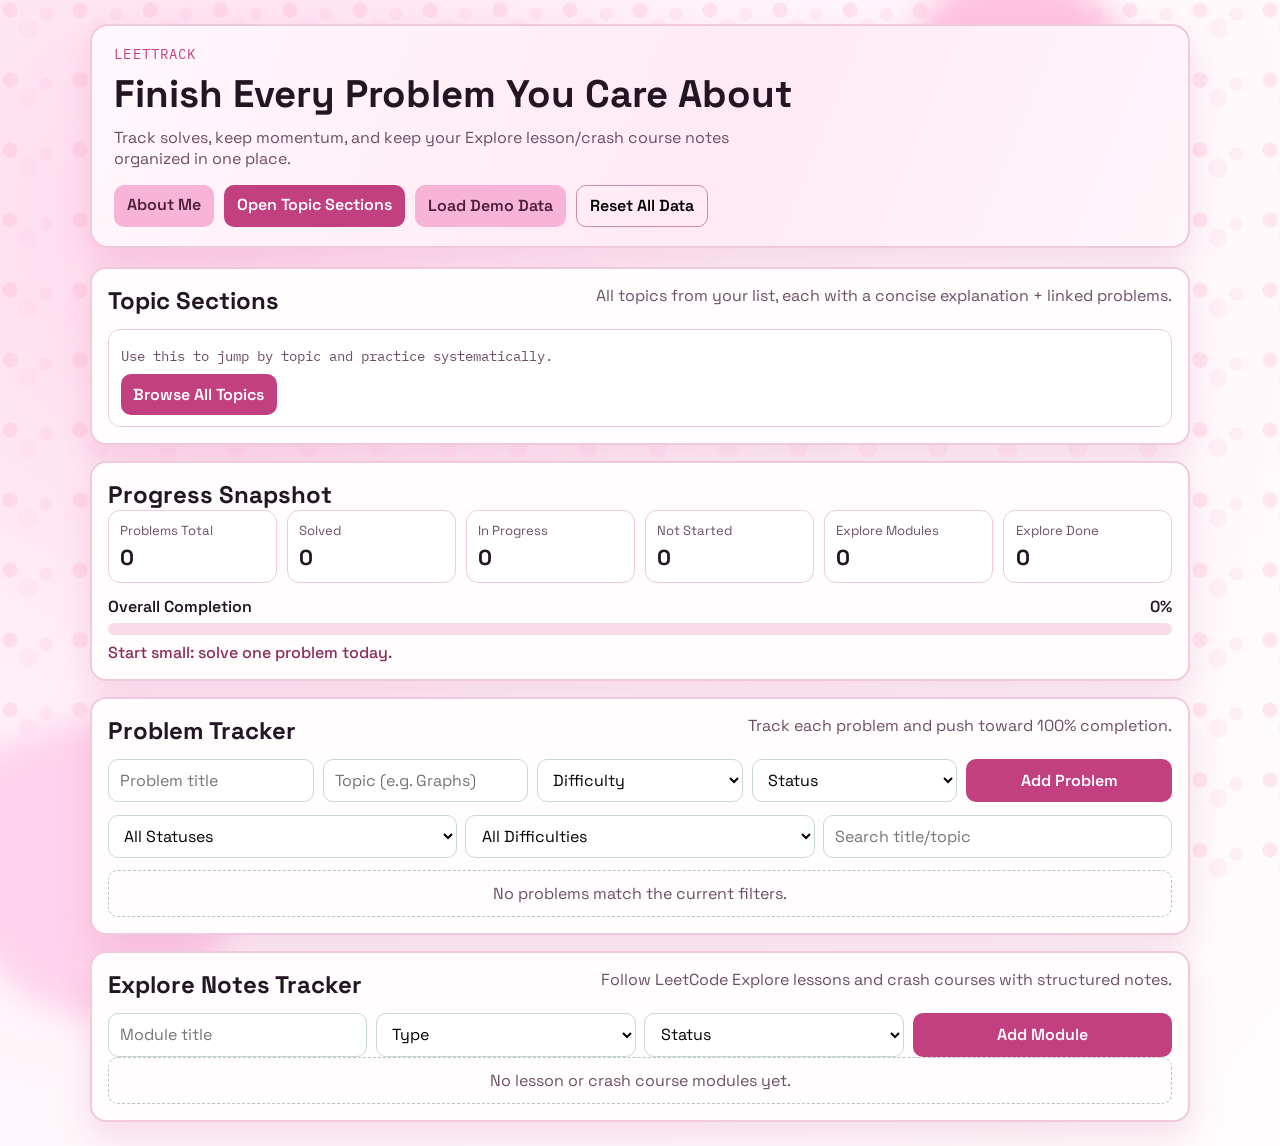
==== index.html @ 68894583 "Build LeetTrack topic library, about page, and per-problem workspace" ====
<!doctype html>
<html lang="en">
  <head>
    <meta charset="UTF-8" />
    <meta name="viewport" content="width=device-width, initial-scale=1.0" />
    <title>LeetTrack - LeetCode Progress + Explore Notes</title>
    <link rel="preconnect" href="https://fonts.googleapis.com" />
    <link rel="preconnect" href="https://fonts.gstatic.com" crossorigin />
    <link
      href="https://fonts.googleapis.com/css2?family=Space+Grotesk:wght@400;500;700&family=IBM+Plex+Mono:wght@400;600&display=swap"
      rel="stylesheet"
    />
    <link rel="stylesheet" href="styles.css" />
  </head>
  <body>
    <div class="bg-shape bg-shape-1"></div>
    <div class="bg-shape bg-shape-2"></div>

    <header class="hero">
      <p class="eyebrow">LeetTrack</p>
      <h1>Finish Every Problem You Care About</h1>
      <p class="subtext">
        Track solves, keep momentum, and keep your Explore lesson/crash course notes organized in one place.
      </p>
      <div class="hero-actions">
        <a href="about.html" class="btn btn-secondary">About Me</a>
        <a href="topics.html" class="btn btn-primary">Open Topic Sections</a>
        <button id="seedDataBtn" class="btn btn-secondary">Load Demo Data</button>
        <button id="resetBtn" class="btn btn-ghost">Reset All Data</button>
      </div>
    </header>

    <main class="layout">
      <section class="panel">
        <div class="section-header">
          <h2>Topic Sections</h2>
          <p>All topics from your list, each with a concise explanation + linked problems.</p>
        </div>
        <div class="card">
          <p class="card-meta">Use this to jump by topic and practice systematically.</p>
          <div class="card-controls">
            <a class="btn btn-primary" href="topics.html">Browse All Topics</a>
          </div>
        </div>
      </section>

      <section class="panel stats-panel">
        <h2>Progress Snapshot</h2>
        <div class="stats-grid" id="statsGrid"></div>
        <div class="progress-wrap">
          <div class="progress-head">
            <span>Overall Completion</span>
            <span id="completionText">0%</span>
          </div>
          <div class="progress-track">
            <div id="completionBar" class="progress-fill"></div>
          </div>
          <p id="motivationText" class="motivation">Start small: solve one problem today.</p>
        </div>
      </section>

      <section class="panel">
        <div class="section-header">
          <h2>Problem Tracker</h2>
          <p>Track each problem and push toward 100% completion.</p>
        </div>

        <form id="problemForm" class="form-grid">
          <input id="problemTitle" type="text" placeholder="Problem title" required />
          <input id="problemTopic" type="text" placeholder="Topic (e.g. Graphs)" required />
          <select id="problemDifficulty" required>
            <option value="">Difficulty</option>
            <option value="Easy">Easy</option>
            <option value="Medium">Medium</option>
            <option value="Hard">Hard</option>
          </select>
          <select id="problemStatus" required>
            <option value="">Status</option>
            <option value="Not Started">Not Started</option>
            <option value="In Progress">In Progress</option>
            <option value="Solved">Solved</option>
          </select>
          <button type="submit" class="btn btn-primary">Add Problem</button>
        </form>

        <div class="inline-controls">
          <select id="statusFilter">
            <option value="All">All Statuses</option>
            <option value="Not Started">Not Started</option>
            <option value="In Progress">In Progress</option>
            <option value="Solved">Solved</option>
          </select>
          <select id="difficultyFilter">
            <option value="All">All Difficulties</option>
            <option value="Easy">Easy</option>
            <option value="Medium">Medium</option>
            <option value="Hard">Hard</option>
          </select>
          <input id="searchInput" type="search" placeholder="Search title/topic" />
        </div>

        <div id="problemList" class="cards"></div>
      </section>

      <section class="panel">
        <div class="section-header">
          <h2>Explore Notes Tracker</h2>
          <p>Follow LeetCode Explore lessons and crash courses with structured notes.</p>
        </div>

        <form id="exploreForm" class="form-grid">
          <input id="exploreTitle" type="text" placeholder="Module title" required />
          <select id="exploreType" required>
            <option value="">Type</option>
            <option value="Lesson">Lesson</option>
            <option value="Crash Course">Crash Course</option>
          </select>
          <select id="exploreStatus" required>
            <option value="">Status</option>
            <option value="Not Started">Not Started</option>
            <option value="In Progress">In Progress</option>
            <option value="Completed">Completed</option>
          </select>
          <button type="submit" class="btn btn-primary">Add Module</button>
        </form>

        <div id="exploreList" class="cards"></div>
      </section>
    </main>

    <template id="problemCardTemplate">
      <article class="card">
        <div class="card-head">
          <h3 class="card-title"></h3>
          <span class="pill difficulty"></span>
        </div>
        <p class="card-meta"></p>
        <div class="card-controls">
          <select class="status-select">
            <option value="Not Started">Not Started</option>
            <option value="In Progress">In Progress</option>
            <option value="Solved">Solved</option>
          </select>
          <button class="btn btn-danger btn-small delete-btn">Delete</button>
        </div>
        <div class="problem-workspace">
          <label class="workspace-label">My Code</label>
          <textarea class="problem-code" rows="6" placeholder="Paste your solution code here..."></textarea>
          <label class="workspace-label">My Approach Thoughts</label>
          <textarea
            class="problem-thoughts"
            rows="4"
            placeholder="Key insight, brute force -> optimal path, edge cases, complexity..."
          ></textarea>
        </div>
      </article>
    </template>

    <template id="exploreCardTemplate">
      <article class="card explore-card">
        <div class="card-head">
          <h3 class="card-title"></h3>
          <span class="pill type-pill"></span>
        </div>
        <div class="card-controls">
          <select class="status-select">
            <option value="Not Started">Not Started</option>
            <option value="In Progress">In Progress</option>
            <option value="Completed">Completed</option>
          </select>
          <button class="btn btn-danger btn-small delete-btn">Delete</button>
        </div>
        <textarea class="notes" rows="5" placeholder="Write your key ideas, pitfalls, patterns, and review plan..."></textarea>
      </article>
    </template>

    <script src="app.js"></script>
  </body>
</html>
---- styles.css ----
:root {
  --bg: #fff6fb;
  --panel: #fffdfd;
  --ink: #231523;
  --muted: #6e4e66;
  --accent: #c23f80;
  --accent-2: #f06db0;
  --danger: #c23333;
  --line: #f0c9dd;
  --solved: #b23879;
  --inprogress: #d36a97;
  --notstarted: #8a6a80;
  --shadow: 0 16px 34px rgba(194, 63, 128, 0.15);
}

* {
  box-sizing: border-box;
}

body {
  margin: 0;
  font-family: "Space Grotesk", sans-serif;
  color: var(--ink);
  background: radial-gradient(circle at 14% 20%, #ffd9ec 0%, #fff3fa 40%, #fffdfd 100%);
  min-height: 100vh;
  padding: 1.5rem;
  position: relative;
}

body::before {
  content: "";
  position: fixed;
  inset: 0;
  z-index: -2;
  pointer-events: none;
  background-image:
    radial-gradient(circle at 10px 10px, rgba(255, 170, 204, 0.45) 0 7px, transparent 8px),
    radial-gradient(circle at 28px 28px, rgba(255, 210, 232, 0.45) 0 9px, transparent 10px),
    radial-gradient(circle at 46px 14px, rgba(255, 184, 219, 0.35) 0 6px, transparent 7px);
  background-size: 70px 70px;
  opacity: 0.55;
}

.bg-shape {
  position: fixed;
  z-index: -1;
  pointer-events: none;
  filter: blur(16px);
}

.bg-shape-1 {
  width: 220px;
  height: 220px;
  background: #ffc2df;
  border-radius: 44% 56% 65% 35% / 58% 47% 53% 42%;
  top: -35px;
  right: 12%;
  animation: drift 8s ease-in-out infinite;
}

.bg-shape-2 {
  width: 300px;
  height: 300px;
  background: #ffd3eb;
  border-radius: 62% 38% 43% 57% / 35% 47% 53% 65%;
  bottom: -120px;
  left: -60px;
  animation: drift 12s ease-in-out infinite reverse;
}

@keyframes drift {
  0%,
  100% {
    transform: translate(0, 0);
  }
  50% {
    transform: translate(8px, -9px);
  }
}

.hero {
  max-width: 1100px;
  margin: 0 auto 1.2rem;
  padding: 1.2rem 1.4rem;
  border: 2px solid var(--line);
  background: linear-gradient(112deg, #fff8fc, #ffe9f4 58%, #fff7fb);
  box-shadow: var(--shadow);
  border-radius: 18px;
  animation: rise 0.65s ease;
}

@keyframes rise {
  from {
    opacity: 0;
    transform: translateY(14px);
  }
  to {
    opacity: 1;
    transform: translateY(0);
  }
}

.eyebrow {
  margin: 0;
  font-family: "IBM Plex Mono", monospace;
  color: var(--accent);
  font-size: 0.86rem;
  letter-spacing: 0.08em;
  text-transform: uppercase;
}

h1,
h2,
h3,
p {
  margin: 0;
}

h1 {
  font-size: clamp(1.7rem, 3vw, 2.5rem);
  margin-top: 0.35rem;
}

.subtext {
  margin-top: 0.55rem;
  color: var(--muted);
  max-width: 65ch;
}

.hero-actions {
  margin-top: 1rem;
  display: flex;
  gap: 0.65rem;
  flex-wrap: wrap;
}

.layout {
  max-width: 1100px;
  margin: 0 auto;
  display: grid;
  gap: 1rem;
}

.panel {
  background: var(--panel);
  border: 2px solid var(--line);
  border-radius: 16px;
  padding: 1rem;
  box-shadow: var(--shadow);
  animation: rise 0.7s ease;
}

.section-header {
  display: flex;
  justify-content: space-between;
  gap: 0.7rem;
  flex-wrap: wrap;
  margin-bottom: 0.8rem;
}

.section-header p {
  color: var(--muted);
}

.stats-grid {
  display: grid;
  grid-template-columns: repeat(auto-fit, minmax(140px, 1fr));
  gap: 0.65rem;
}

.stat {
  border: 1px solid var(--line);
  border-radius: 12px;
  padding: 0.7rem;
  background: #ffffff;
}

.stat .label {
  font-size: 0.82rem;
  color: var(--muted);
}

.stat .value {
  margin-top: 0.3rem;
  font-size: 1.35rem;
  font-weight: 700;
}

.progress-wrap {
  margin-top: 0.8rem;
}

.progress-head {
  display: flex;
  justify-content: space-between;
  margin-bottom: 0.35rem;
  font-weight: 600;
}

.progress-track {
  height: 12px;
  border-radius: 999px;
  background: #f8dce9;
  overflow: hidden;
}

.progress-fill {
  height: 100%;
  width: 0;
  background: linear-gradient(90deg, #f586bc, #c23f80);
  transition: width 0.35s ease;
}

.motivation {
  margin-top: 0.45rem;
  color: #8b2b5d;
  font-weight: 500;
}

.form-grid {
  display: grid;
  grid-template-columns: repeat(auto-fit, minmax(170px, 1fr));
  gap: 0.55rem;
}

input,
select,
textarea,
button {
  font: inherit;
}

input,
select,
textarea {
  width: 100%;
  border: 1px solid #c8d9ce;
  border-radius: 10px;
  padding: 0.58rem 0.7rem;
  background: #fff;
}

input:focus,
select:focus,
textarea:focus {
  border-color: #2f855f;
  outline: 2px solid #c9e7d8;
}

.btn {
  display: inline-block;
  text-decoration: none;
  border: none;
  border-radius: 10px;
  padding: 0.6rem 0.8rem;
  cursor: pointer;
  font-weight: 600;
}

.btn-primary {
  background: var(--accent);
  color: #fff;
}

.btn-secondary {
  background: #f8b4d6;
  color: #4b1f39;
}

.btn-ghost {
  background: transparent;
  border: 1px solid #ca8bad;
}

.btn-danger {
  background: #ffe7e7;
  color: #7b2020;
}

.btn-small {
  padding: 0.42rem 0.58rem;
}

.inline-controls {
  margin-top: 0.8rem;
  margin-bottom: 0.75rem;
  display: grid;
  grid-template-columns: repeat(auto-fit, minmax(180px, 1fr));
  gap: 0.5rem;
}

.cards {
  display: grid;
  gap: 0.65rem;
}

.topic-grid {
  display: grid;
  grid-template-columns: repeat(auto-fit, minmax(250px, 1fr));
  gap: 0.65rem;
}

.card {
  border: 1px solid var(--line);
  border-radius: 12px;
  background: #fff;
  padding: 0.72rem;
}

.card-head {
  display: flex;
  justify-content: space-between;
  gap: 0.7rem;
  align-items: flex-start;
}

.card-title {
  font-size: 1rem;
}

.card-meta {
  color: var(--muted);
  margin-top: 0.35rem;
  font-family: "IBM Plex Mono", monospace;
  font-size: 0.88rem;
}

.pill {
  border-radius: 999px;
  font-size: 0.77rem;
  padding: 0.25rem 0.52rem;
  color: #fff;
  font-weight: 600;
  white-space: nowrap;
}

.difficulty.easy {
  background: #de4f9a;
}

.difficulty.medium {
  background: #cc568f;
}

.difficulty.hard {
  background: #a32767;
}

.type-pill {
  background: #8b3171;
}

.card-controls {
  margin-top: 0.58rem;
  display: flex;
  gap: 0.5rem;
  flex-wrap: wrap;
}

.notes {
  margin-top: 0.55rem;
  min-height: 108px;
  resize: vertical;
}

.problem-workspace {
  margin-top: 0.75rem;
  padding-top: 0.75rem;
  border-top: 1px dashed var(--line);
  display: grid;
  gap: 0.38rem;
}

.workspace-label {
  font-size: 0.85rem;
  color: var(--muted);
  font-weight: 600;
}

.problem-code {
  min-height: 130px;
  font-family: "IBM Plex Mono", monospace;
}

.problem-thoughts {
  min-height: 90px;
}

.about-panel p {
  color: var(--muted);
  margin-top: 0.4rem;
}

.empty {
  border: 1px dashed #b7c5bc;
  border-radius: 10px;
  padding: 0.75rem;
  color: var(--muted);
  text-align: center;
}

@media (max-width: 700px) {
  body {
    padding: 0.8rem;
  }

  .panel,
  .hero {
    padding: 0.8rem;
  }
}
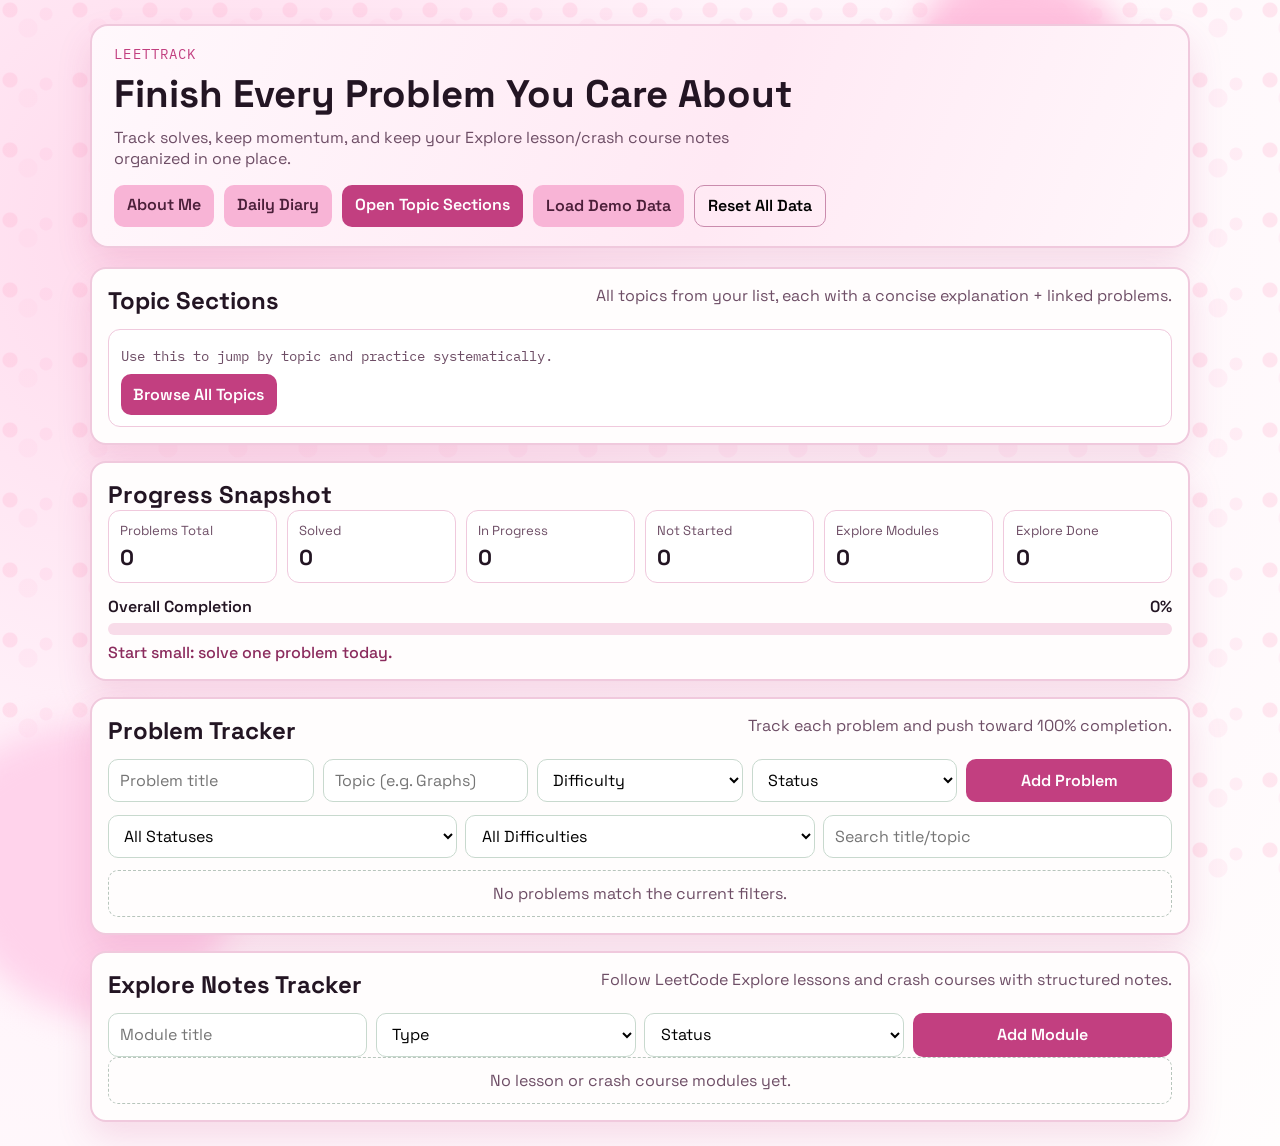
==== commit f22c4233: "Add daily diary page with dated entries and file uploads" ====
--- a/index.html
+++ b/index.html
@@ -24,6 +24,7 @@
       </p>
       <div class="hero-actions">
         <a href="about.html" class="btn btn-secondary">About Me</a>
+        <a href="diary.html" class="btn btn-secondary">Daily Diary</a>
         <a href="topics.html" class="btn btn-primary">Open Topic Sections</a>
         <button id="seedDataBtn" class="btn btn-secondary">Load Demo Data</button>
         <button id="resetBtn" class="btn btn-ghost">Reset All Data</button>
--- a/styles.css
+++ b/styles.css
@@ -391,6 +391,27 @@
   margin-top: 0.4rem;
 }
 
+.diary-card .card-meta {
+  white-space: pre-wrap;
+}
+
+.attachment-link {
+  display: inline-block;
+  margin-top: 0.55rem;
+  color: var(--accent);
+  text-decoration: none;
+  font-weight: 600;
+}
+
+.diary-image {
+  display: block;
+  width: 100%;
+  max-height: 280px;
+  object-fit: cover;
+  border-radius: 10px;
+  border: 1px solid var(--line);
+}
+
 .empty {
   border: 1px dashed #b7c5bc;
   border-radius: 10px;
